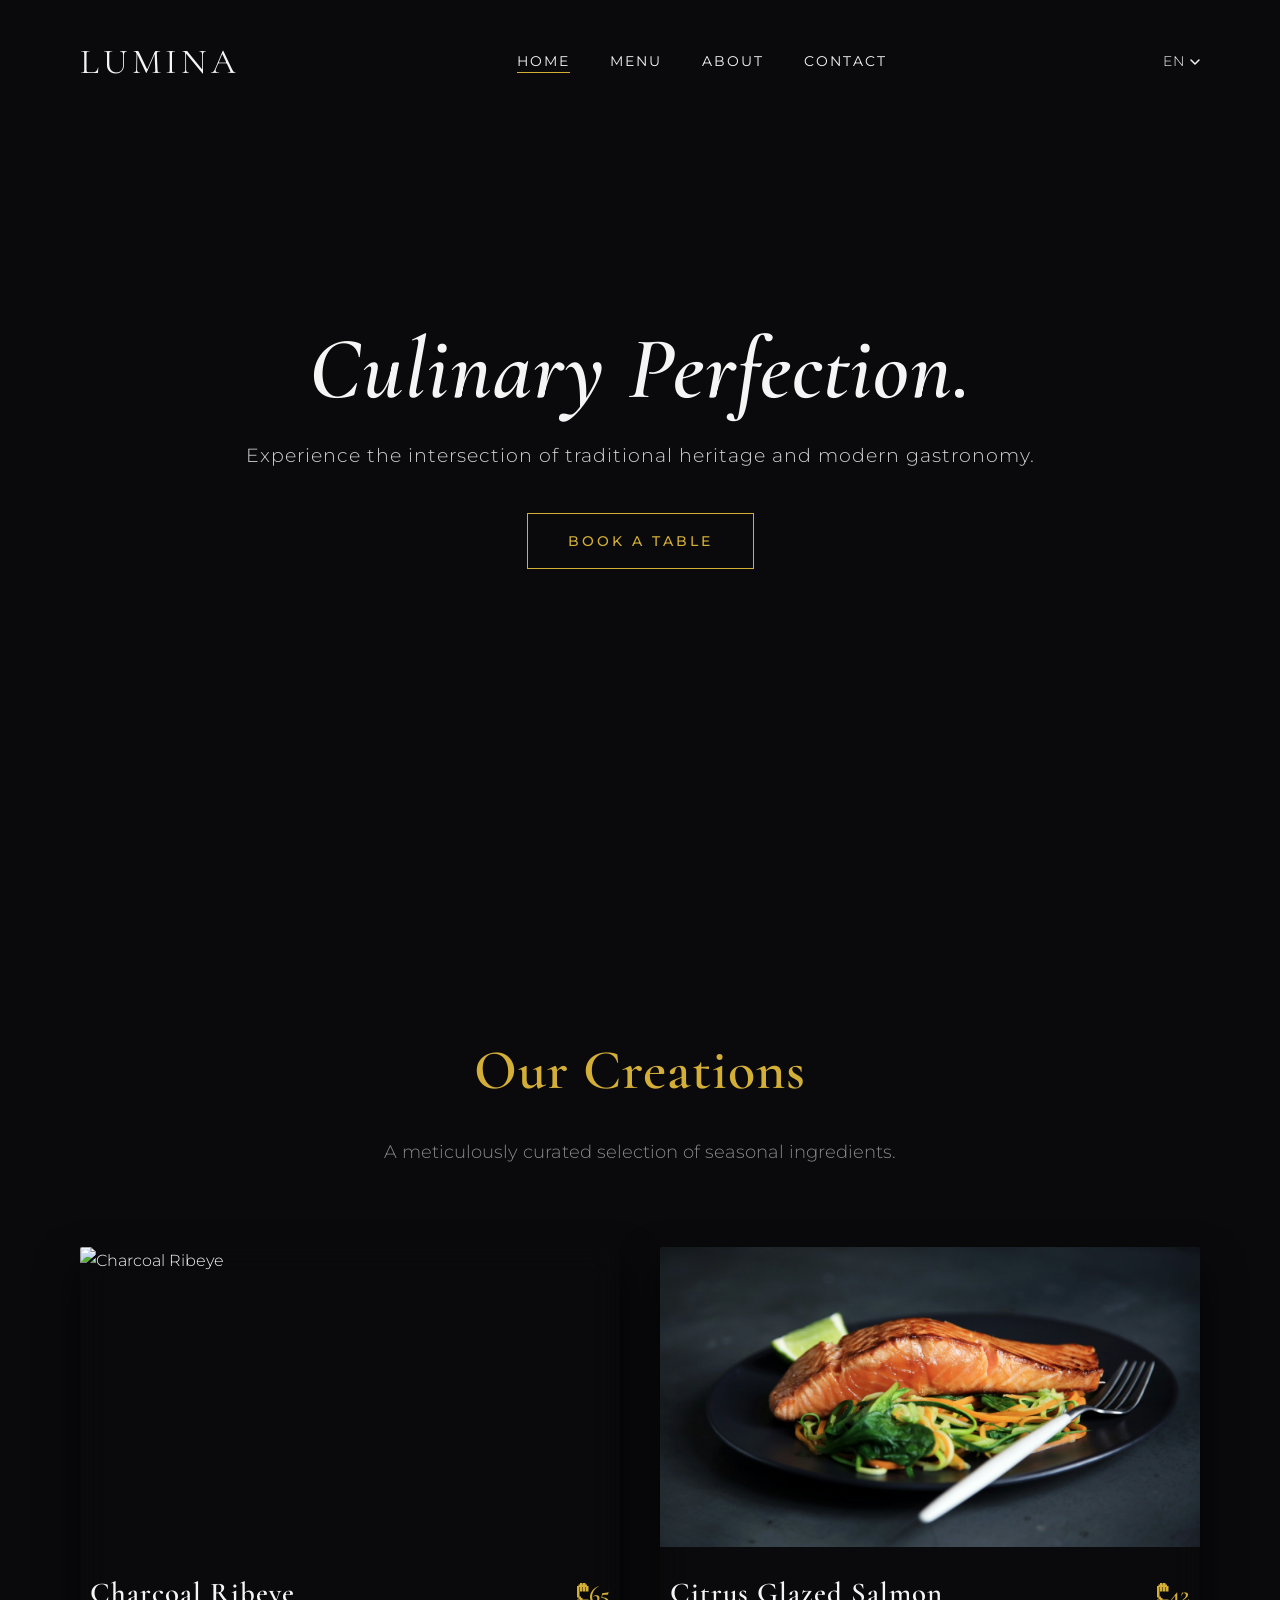
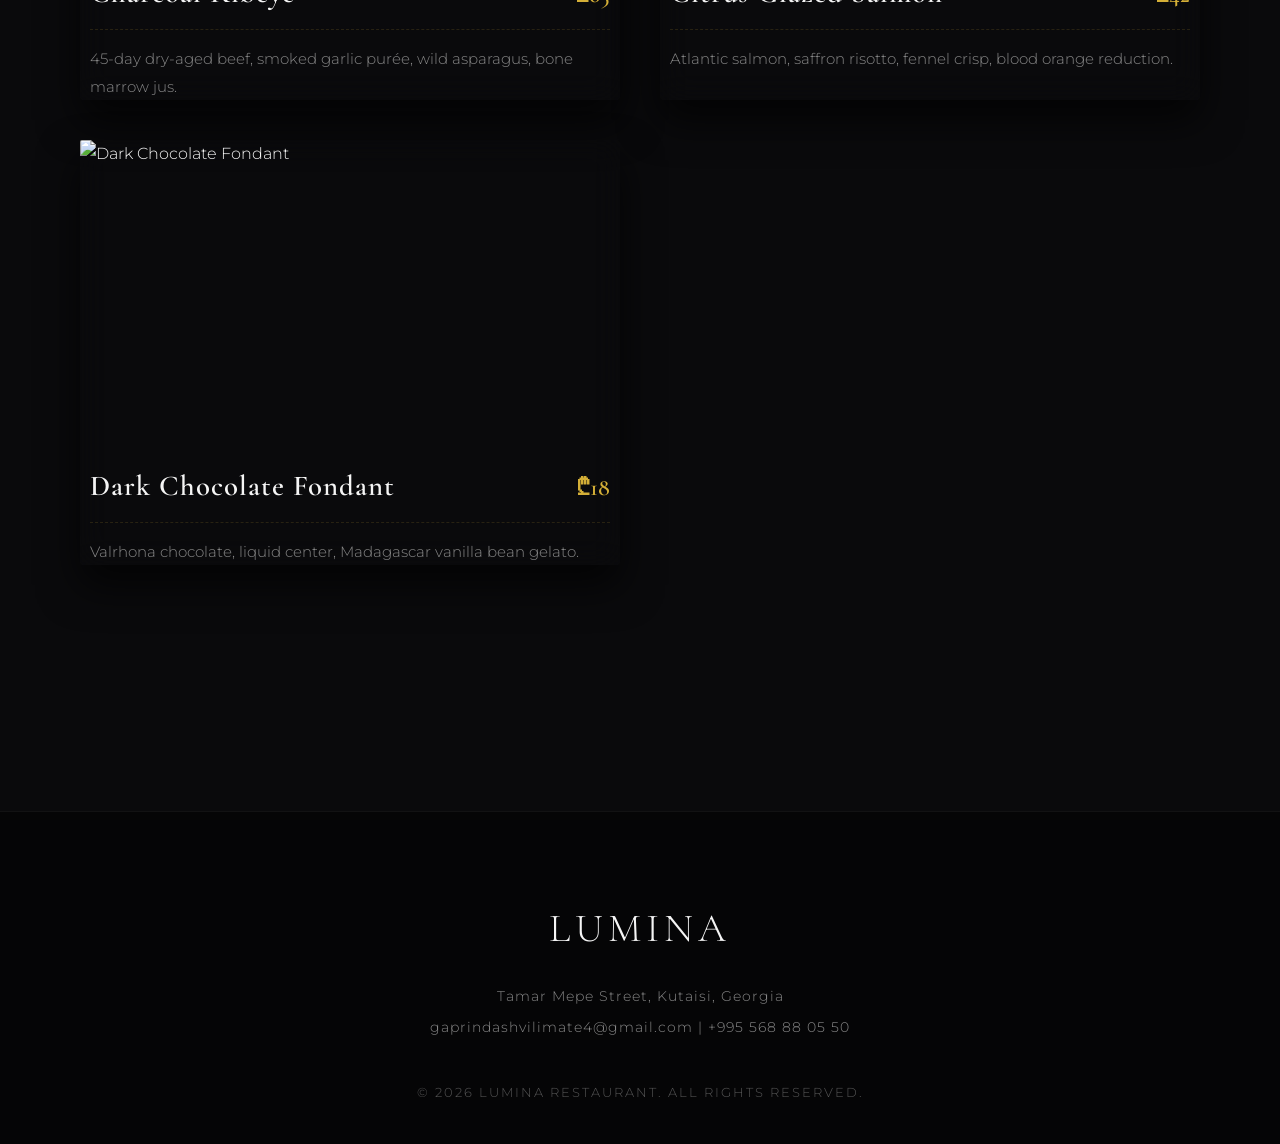
==== index.html @ 62108be8 "Initial commit of restaurant website" ====
<!DOCTYPE html>
<html lang="en">
<head>
  <meta charset="UTF-8">
  <meta name="viewport" content="width=device-width, initial-scale=1.0">
  <meta name="description" content="Lumina - A high-end fine dining experience.">
  <title>Lumina | Luxury Restaurant</title>
  <link rel="stylesheet" href="css/variables.css">
  <link rel="stylesheet" href="css/main.css">
  <link rel="stylesheet" href="css/responsive.css">
  <link rel="stylesheet" href="css/animations.css">
</head>
<body>
  <div class="page-transition-overlay">
    <div class="transition-spinner"></div>
  </div>

  <div id="navbar-placeholder"></div>

  <header class="hero">
    <div class="hero-bg" style="background-image: url('assets/images/hero/hero-bg.jpg');"></div>
    <div class="hero-overlay"></div>
    <div class="hero-content">
      <h1 data-i18n="hero_title">Culinary Perfection.</h1>
      <p data-i18n="hero_subtitle">Experience the intersection of traditional heritage and modern gastronomy.</p>
      <a href="contact.html" class="btn-primary" data-i18n="btn_reserve">Book a Table</a>
    </div>
  </header>

  <main>
    <section class="featured-menu">
      <div class="section-header reveal">
        <h2 data-i18n="menu_title">Our Creations</h2>
        <p data-i18n="menu_subtitle">A meticulously curated selection of seasonal ingredients.</p>
      </div>
      
      <div class="menu-grid reveal delay-1">
        <article class="menu-card glass-panel">
          <div class="menu-card-img-wrapper">
            <img src="assets/images/menu/ribeye.jpg" alt="Charcoal Ribeye" loading="lazy">
          </div>
          <div class="menu-card-content">
            <div class="menu-card-header">
              <h3 data-i18n="dish_4_title">Charcoal Ribeye</h3>
              <span class="menu-price">₾65</span>
            </div>
            <p class="desc" data-i18n="dish_4_desc">45-day dry-aged beef, smoked garlic purée, wild asparagus, bone marrow jus.</p>
          </div>
        </article>
        
        <article class="menu-card glass-panel">
          <div class="menu-card-img-wrapper">
            <img src="assets/images/menu/salmon.jpg" alt="Citrus Glazed Salmon" loading="lazy">
          </div>
          <div class="menu-card-content">
            <div class="menu-card-header">
              <h3 data-i18n="dish_5_title">Citrus Glazed Salmon</h3>
              <span class="menu-price">₾42</span>
            </div>
            <p class="desc" data-i18n="dish_5_desc">Atlantic salmon, saffron risotto, fennel crisp, blood orange reduction.</p>
          </div>
        </article>
        
        <article class="menu-card glass-panel">
          <div class="menu-card-img-wrapper">
            <img src="assets/images/menu/fondant.jpg" alt="Dark Chocolate Fondant" loading="lazy">
          </div>
          <div class="menu-card-content">
            <div class="menu-card-header">
              <h3 data-i18n="dish_7_title">Dark Chocolate Fondant</h3>
              <span class="menu-price">₾18</span>
            </div>
            <p class="desc" data-i18n="dish_7_desc">Valrhona chocolate, liquid center, Madagascar vanilla bean gelato.</p>
          </div>
        </article>
      </div>
      
      <div style="text-align: center; margin-top: 60px;" class="reveal delay-2">
        <a href="menu.html" class="btn-primary" data-i18n="nav_menu">View Full Menu</a>
      </div>
    </section>
  </main>

  <div id="footer-placeholder"></div>

  <script src="js/language-switcher.js"></script>
  <script src="js/animations.js"></script>
  <script src="js/main.js"></script>
</body>
</html>
---- css/variables.css ----
:root {
  --color-primary: #d4af37; /* Richer Gold */
  --color-primary-hover: #b5952f;
  --color-bg-dark: #0a0a0c; /* Deeper cinematic black */
  --color-bg-light: #121215;
  --color-text-main: #f5f5f5;
  --color-text-muted: #888888;
  
  /* Upgraded Luxury Typography */
  --font-heading: 'Cormorant Garamond', serif;
  --font-body: 'Montserrat', sans-serif;
  
  --spacing-sm: 0.5rem;
  --spacing-md: 1rem;
  --spacing-lg: 2.5rem;
  --spacing-xl: 5rem;
  
  --glass-bg: rgba(18, 18, 21, 0.4);
  --glass-border: rgba(212, 175, 55, 0.15); /* Subtle gold tint in glass borders */
  --shadow-elegant: 0 20px 40px rgba(0, 0, 0, 0.7);
  
  --transition-smooth: all 0.5s cubic-bezier(0.25, 1, 0.5, 1);
  --transition-slow: all 0.8s cubic-bezier(0.25, 1, 0.5, 1);
}
---- css/main.css ----
@import url('https://fonts.googleapis.com/css2?family=Cormorant+Garamond:ital,wght@0,400;0,600;0,700;1,400&family=Montserrat:wght@300;400;500&display=swap');

* { margin: 0; padding: 0; box-sizing: border-box; }

body {
  font-family: var(--font-body);
  background-color: var(--color-bg-dark);
  color: var(--color-text-main);
  line-height: 1.8;
  overflow-x: hidden;
  font-weight: 300;
}

h1, h2, h3, h4, h5, h6 {
  font-family: var(--font-heading);
  font-weight: 600;
  margin-bottom: var(--spacing-md);
  letter-spacing: 1px;
}

a { text-decoration: none; color: inherit; transition: var(--transition-smooth); }
ul { list-style: none; }

/* Global Page Transition Overlay */
.page-transition-overlay {
  position: fixed;
  top: 0;
  left: 0;
  width: 100vw;
  height: 100vh;
  background-color: var(--color-bg-dark);
  z-index: 9999;
  display: flex;
  justify-content: center;
  align-items: center;
  transition: opacity 0.8s ease-in-out;
  pointer-events: none;
}
.page-transition-overlay.fade-out { opacity: 0; }
.transition-spinner {
  width: 40px; height: 40px;
  border: 1px solid var(--glass-border);
  border-top: 1px solid var(--color-primary);
  border-radius: 50%;
  animation: spin 1s linear infinite;
}
@keyframes spin { 100% { transform: rotate(360deg); } }

/* Glassmorphism Components */
.glass-panel {
  background: var(--glass-bg);
  backdrop-filter: blur(15px);
  -webkit-backdrop-filter: blur(15px);
  border: 1px solid var(--glass-border);
  border-radius: 2px; /* Sharper edges for modern luxury */
  box-shadow: var(--shadow-elegant);
}

/* Buttons */
.btn-primary {
  display: inline-block;
  padding: 15px 40px;
  background-color: transparent;
  color: var(--color-primary);
  font-family: var(--font-body);
  font-size: 0.85rem;
  font-weight: 500;
  text-transform: uppercase;
  letter-spacing: 3px;
  border: 1px solid var(--color-primary);
  transition: var(--transition-smooth);
  cursor: pointer;
  position: relative;
  overflow: hidden;
}
.btn-primary::before {
  content: '';
  position: absolute; top: 0; left: 0; width: 100%; height: 100%;
  background: var(--color-primary);
  z-index: -1;
  transform: scaleY(0);
  transform-origin: bottom;
  transition: transform 0.5s cubic-bezier(0.25, 1, 0.5, 1);
}
.btn-primary:hover { color: var(--color-bg-dark); }
.btn-primary:hover::before { transform: scaleY(1); }

/* Navbar Component Styles */
.navbar {
  position: fixed; top: 0; width: 100%;
  padding: 30px var(--spacing-xl);
  display: flex; justify-content: space-between; align-items: center;
  z-index: 1000; transition: var(--transition-smooth);
}
.navbar.scrolled {
  background: rgba(10, 10, 12, 0.85);
  backdrop-filter: blur(20px);
  padding: 15px var(--spacing-xl);
  border-bottom: 1px solid rgba(255,255,255,0.05);
}
.nav-brand h2 { margin: 0; font-size: 2.2rem; letter-spacing: 4px; color: var(--color-text-main); font-weight: 400; }
.nav-links { display: flex; gap: var(--spacing-lg); }
.nav-links a { font-size: 0.85rem; text-transform: uppercase; letter-spacing: 2px; font-weight: 400; position: relative; }
.nav-links a::after {
  content: ''; position: absolute; width: 0; height: 1px;
  bottom: -4px; left: 0; background-color: var(--color-primary);
  transition: var(--transition-smooth);
}
.nav-links a:hover::after, .nav-links a.active::after { width: 100%; }

.nav-controls { display: flex; align-items: center; gap: 30px; }

/* Modern Custom Language Switcher */
.custom-lang-switcher { position: relative; cursor: pointer; font-size: 0.85rem; letter-spacing: 1px; text-transform: uppercase; }
.lang-current { display: flex; align-items: center; gap: 5px; transition: var(--transition-smooth); }
.lang-current:hover { color: var(--color-primary); }
.lang-dropdown {
  position: absolute; top: 150%; right: 0;
  background: var(--color-bg-light); border: 1px solid var(--glass-border);
  padding: 10px 0; min-width: 120px; opacity: 0; visibility: hidden;
  transform: translateY(-10px); transition: var(--transition-smooth);
  box-shadow: var(--shadow-elegant); border-radius: 2px;
}
.custom-lang-switcher.open .lang-dropdown { opacity: 1; visibility: visible; transform: translateY(0); }
.lang-dropdown li { padding: 10px 20px; transition: var(--transition-smooth); color: var(--color-text-muted); }
.lang-dropdown li:hover { color: var(--color-text-main); background: rgba(255,255,255,0.05); }

.hamburger { display: none; cursor: pointer; flex-direction: column; gap: 6px; }
.hamburger span { width: 30px; height: 1px; background: var(--color-text-main); transition: var(--transition-smooth); }

/* Hero Section */
.hero {
  height: 100vh; position: relative; display: flex;
  align-items: center; justify-content: center; text-align: center;
  overflow: hidden;
}
.hero-bg {
  position: absolute; inset: -5%; /* Prevent edge showing during pan */
  background: url('https://images.unsplash.com/photo-1514362545857-3bc16c4c7d1b?auto=format&fit=crop&w=1920&q=80') center/cover no-repeat;
  animation: kenBurns 25s infinite alternate linear;
  z-index: 0;
}
.hero-overlay {
  position: absolute; inset: 0;
  background: linear-gradient(180deg, rgba(10,10,12,0.6) 0%, rgba(10,10,12,0.4) 50%, rgba(10,10,12,0.95) 100%);
  z-index: 1;
}
.hero-content { position: relative; z-index: 2; max-width: 900px; padding: var(--spacing-lg); }
.hero-content h1 { font-size: 5.5rem; color: var(--color-text-main); margin-bottom: 20px; line-height: 1.1; font-style: italic; }
.hero-content p { font-size: 1.2rem; color: #d0d0d0; margin-bottom: 40px; letter-spacing: 1px; }

/* Sections */
section { padding: 120px var(--spacing-xl); position: relative; }
.section-header { text-align: center; margin-bottom: 80px; }
.section-header h2 { font-size: 3.5rem; color: var(--color-primary); margin-bottom: 15px; }
.section-header p { font-size: 1.1rem; color: var(--color-text-muted); max-width: 600px; margin: 0 auto; }

/* Menu Grid */
.menu-grid {
  display: grid;
  grid-template-columns: repeat(auto-fill, minmax(350px, 1fr));
  gap: 40px;
}
.menu-card {
  padding: 0; text-align: left; overflow: hidden;
  transition: var(--transition-slow); background: transparent; border: none;
}
.menu-card-img-wrapper { overflow: hidden; height: 300px; margin-bottom: 20px; position: relative; }
.menu-card img {
  width: 100%; height: 100%; object-fit: cover;
  transition: transform 0.8s cubic-bezier(0.25, 1, 0.5, 1);
}
.menu-card:hover img { transform: scale(1.08); }
.menu-card-content { padding: 0 10px; }
.menu-card-header { display: flex; justify-content: space-between; align-items: baseline; border-bottom: 1px dashed var(--glass-border); padding-bottom: 10px; margin-bottom: 15px; }
.menu-card h3 { font-size: 1.8rem; margin: 0; color: var(--color-text-main); }
.menu-price { color: var(--color-primary); font-family: var(--font-heading); font-size: 1.5rem; font-weight: 600; }
.desc { color: var(--color-text-muted); font-size: 0.95rem; }

/* Footer */
.footer {
  padding: 80px var(--spacing-xl) 40px;
  text-align: center; background-color: #050506; border-top: 1px solid rgba(255,255,255,0.05);
}
.footer-logo { font-family: var(--font-heading); font-size: 2.5rem; color: var(--color-text-main); letter-spacing: 5px; margin-bottom: 20px; }

/* About Gallery Styling */
.about-gallery {
    display: flex;
    gap: 20px;
    padding: 40px 20px;
    justify-content: center;
    flex-wrap: wrap;
}

.about-img-wrapper {
    flex: 1;
    min-width: 300px;
    max-width: 500px;
    overflow: hidden;
    border-radius: 12px;
    box-shadow: 0 10px 30px rgba(0,0,0,0.5);
}

.about-img-wrapper img {
    width: 100%;
    height: 100%;
    object-fit: cover; /* Ensures images fill the box perfectly */
    transition: transform 0.5s ease;
}

.about-img-wrapper img:hover {
    transform: scale(1.05);
}
/* About Section Layout */
.about-section {
    padding: 40px 5%; /* Reduced padding for better flow */
    background-color: var(--color-bg-dark, #0a0a0c);
}

.about-container {
    display: flex;
    align-items: flex-start; /* Aligns content to the top */
    gap: 40px; 
    max-width: 1100px;
    margin: 0 auto;
}

.about-text { 
    flex: 1; 
    color: #ccc;
}

.about-text h2 {
    color: var(--color-primary, #d4af37);
    margin-bottom: 25px;
    font-size: 2rem;
}

/* Larger, more luxurious text */
.about-text p {
    font-size: 1.25rem; 
    line-height: 1.9;
    margin-bottom: 20px;
}

.about-img-wrapper { 
    flex: 1; 
    border-radius: 12px; 
    overflow: hidden; 
    box-shadow: 0 15px 35px rgba(0,0,0,0.5);
}

.about-img-wrapper img {
    width: 100%;
    height: 450px; /* Increased height to balance with longer text */
    object-fit: cover;
    transition: transform 0.6s cubic-bezier(0.2, 1, 0.3, 1);
}

.about-img-wrapper img:hover {
    transform: scale(1.05);
}

/* Flips the layout for the chef section */
.alt-layout .about-container { 
    flex-direction: row-reverse; 
}

/* Mobile: Stack everything */
@media (max-width: 768px) {
    .about-container { 
        flex-direction: column !important; 
        text-align: center; 
        gap: 30px; 
    }
    .about-section { 
        padding: 40px 5%; 
    }
    .about-img-wrapper img {
        height: 300px; /* Shorter on mobile to keep things compact */
    }
}

/* Styling for About Us titles */
.about-section h2 {
    font-family: var(--font-heading); /* Keeps your consistent font */
    font-weight: 700;                 /* Makes it bold */
    text-transform: uppercase;        /* Adds elegance and structure */
    letter-spacing: 2px;              /* Gives the letters room to breathe */
    color: var(--color-primary);      /* Uses your brand's primary color */
    margin-bottom: 20px;
    border-bottom: 1px solid var(--color-primary); /* Adds a subtle decorative line */
    display: inline-block;            /* Keeps the line tight under the text */
    padding-bottom: 5px;
}
---- css/responsive.css ----
@media (max-width: 1200px) {
  .hero-content h1 { font-size: 4.5rem; }
  section { padding: 100px var(--spacing-lg); }
  .about-images-grid { gap: 15px; }
}

@media (max-width: 900px) {
  .navbar { padding: 20px var(--spacing-lg); }
  .nav-links {
    position: fixed; top: 0; right: -100%; width: 100vw; height: 100vh;
    background: rgba(10, 10, 12, 0.98); backdrop-filter: blur(20px);
    flex-direction: column; align-items: center; justify-content: center; gap: 40px;
    transition: right 0.6s cubic-bezier(0.25, 1, 0.5, 1); z-index: -1;
  }
  .nav-links.active { right: 0; }
  .nav-links a { font-size: 1.5rem; }
  .hamburger { display: flex; z-index: 10; }
  .hamburger.active span:nth-child(1) { transform: translateY(7px) rotate(45deg); }
  .hamburger.active span:nth-child(2) { opacity: 0; }
  .hamburger.active span:nth-child(3) { transform: translateY(-7px) rotate(-45deg); }
  
  .hero-content h1 { font-size: 3.5rem; }
  
  .about-layout { grid-template-columns: 1fr; gap: 60px; }
  .contact-layout { grid-template-columns: 1fr; gap: 50px; }
}

@media (max-width: 600px) {
  section { padding: 80px var(--spacing-md); }
  .hero-content h1 { font-size: 2.8rem; }
  .hero-content p { font-size: 1rem; }
  .section-header h2 { font-size: 2.5rem; }
  .menu-grid { grid-template-columns: 1fr; }
  .about-images-grid { grid-template-columns: 1fr; }
}
---- css/animations.css ----
@keyframes kenBurns {
  0% { transform: scale(1) translate(0, 0); }
  100% { transform: scale(1.1) translate(-1%, -1%); }
}

/* Scroll Reveal Utilities */
.reveal {
  opacity: 0;
  transform: translateY(40px);
  transition: opacity 1s cubic-bezier(0.25, 1, 0.5, 1), transform 1s cubic-bezier(0.25, 1, 0.5, 1);
}
.reveal.active { opacity: 1; transform: translateY(0); }
.reveal.delay-1 { transition-delay: 0.2s; }
.reveal.delay-2 { transition-delay: 0.4s; }

/* Staggered load for Hero */
@keyframes fadeUpIn {
  from { opacity: 0; transform: translateY(30px); }
  to { opacity: 1; transform: translateY(0); }
}

.hero-content h1 { opacity: 0; animation: fadeUpIn 1.2s cubic-bezier(0.25, 1, 0.5, 1) 0.5s forwards; }
.hero-content p { opacity: 0; animation: fadeUpIn 1.2s cubic-bezier(0.25, 1, 0.5, 1) 0.8s forwards; }
.hero-content .btn-primary { opacity: 0; animation: fadeUpIn 1.2s cubic-bezier(0.25, 1, 0.5, 1) 1.1s forwards; }
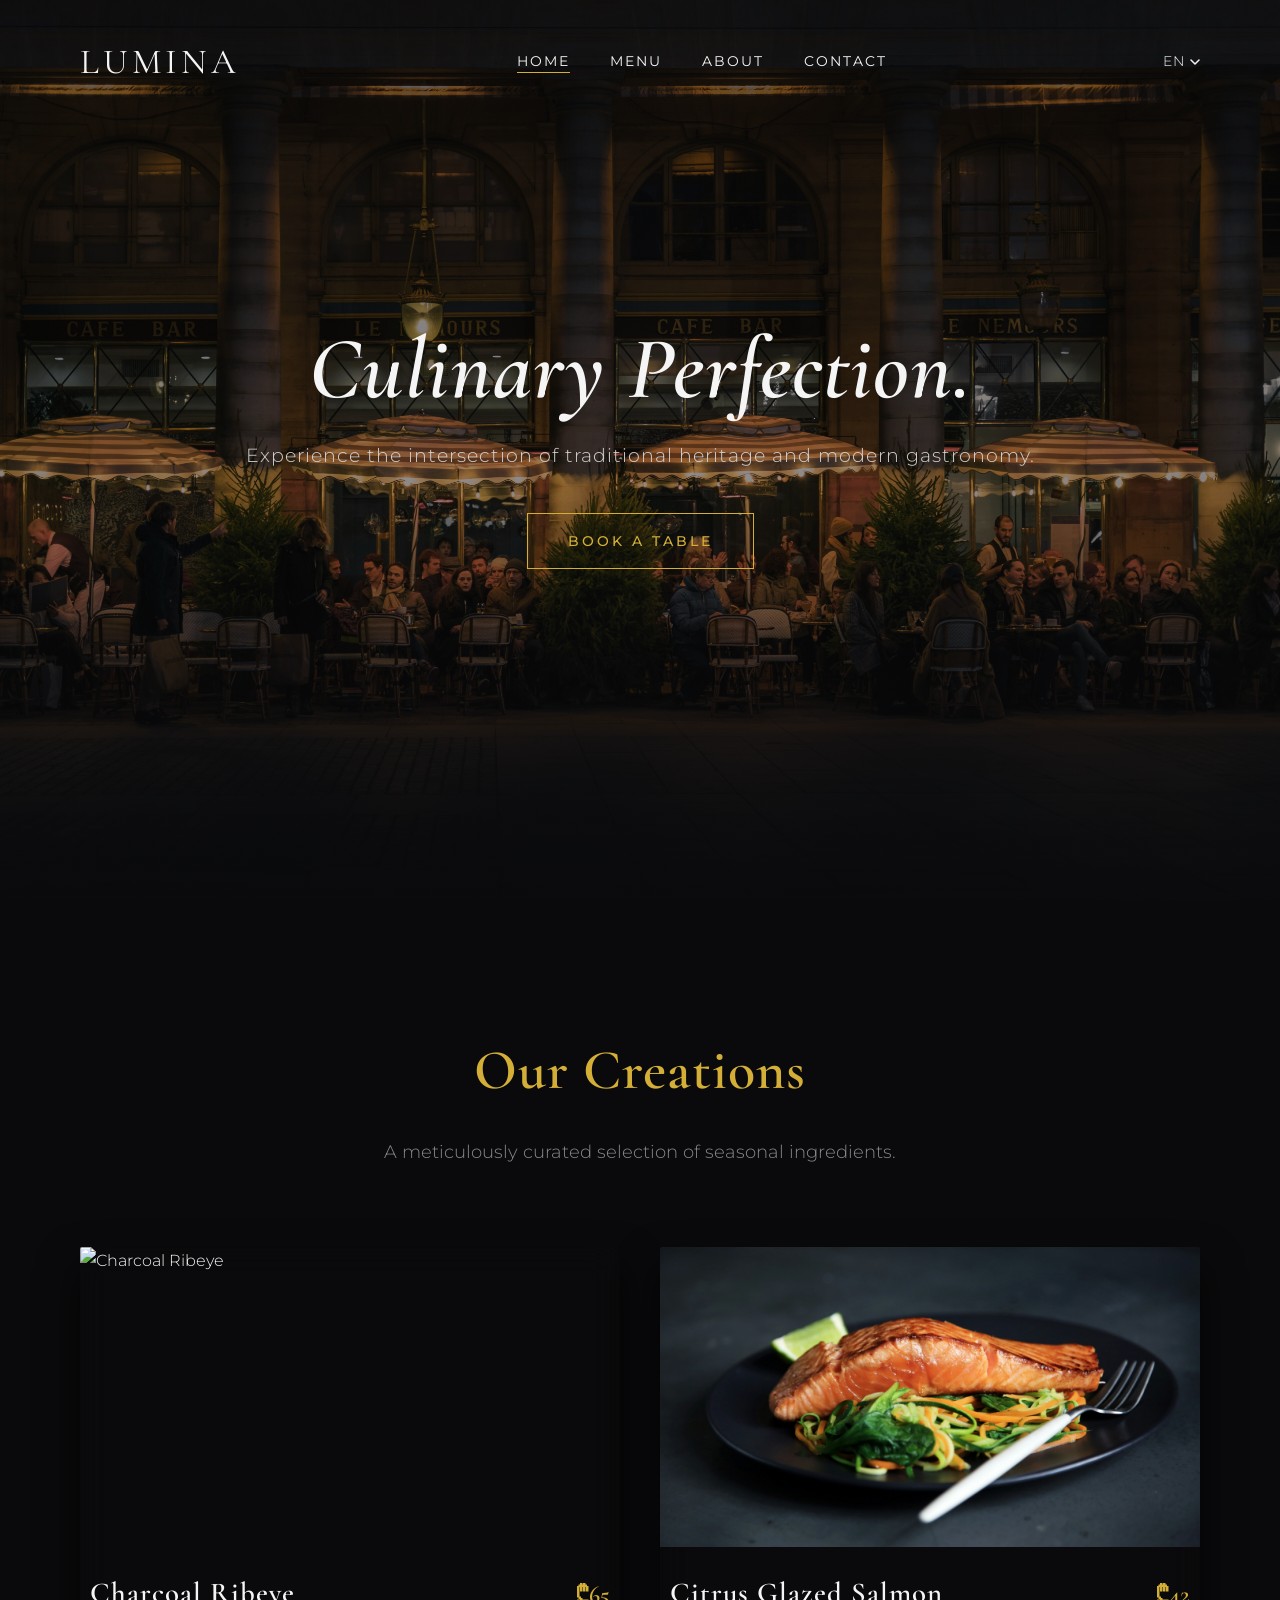
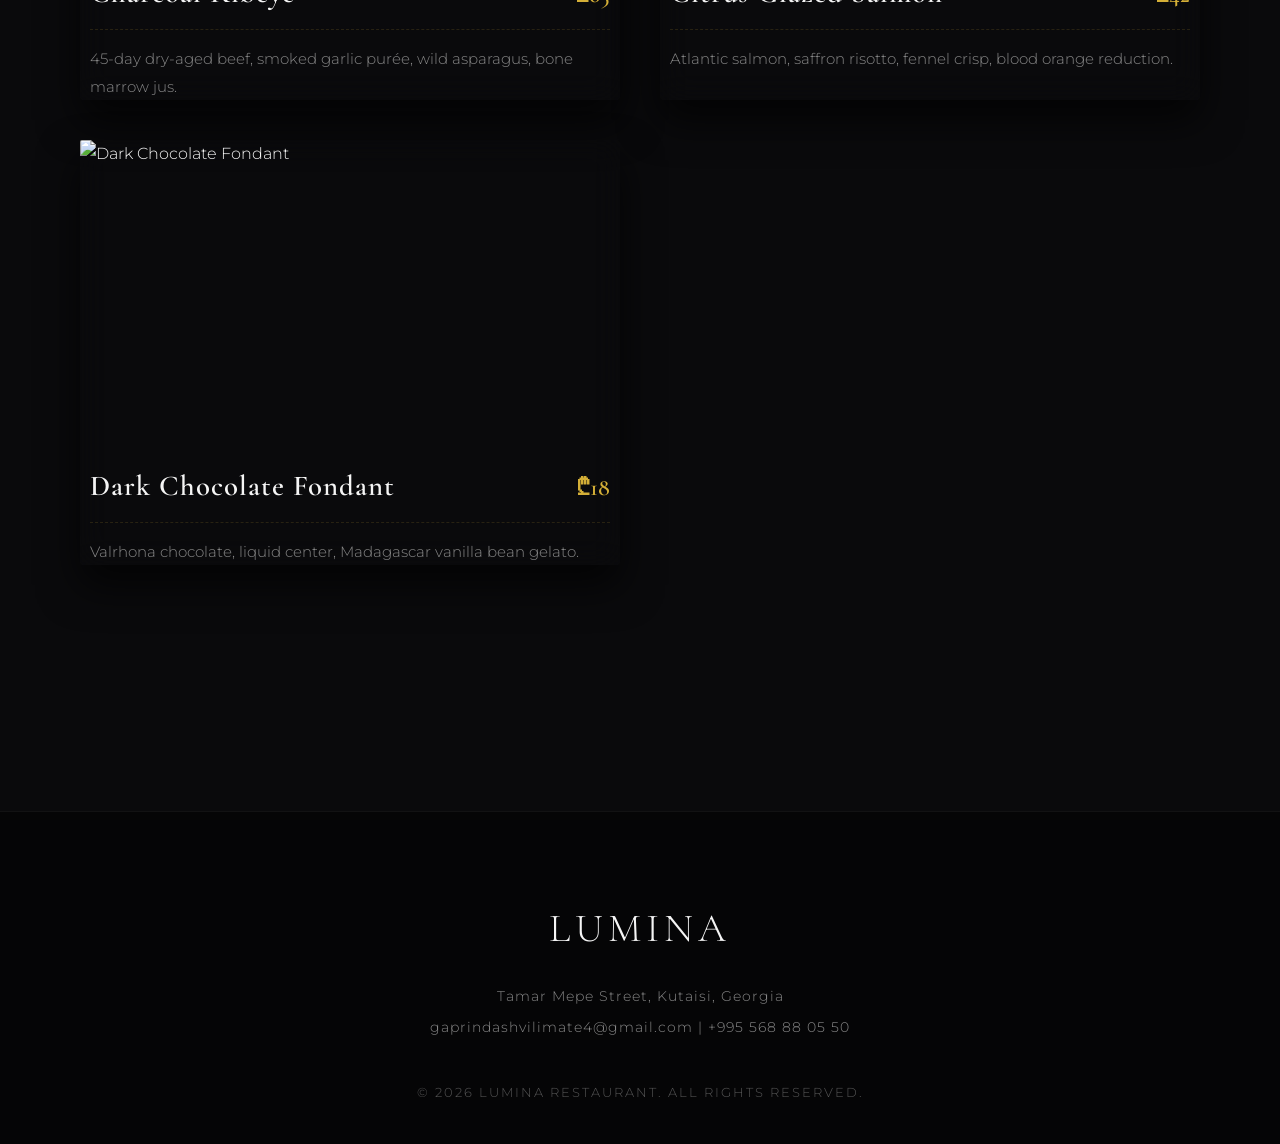
==== commit 9a8618eb: "feat: make hero title gold to match theme" ====
--- a/index.html
+++ b/index.html
@@ -11,9 +11,7 @@
   <link rel="stylesheet" href="css/animations.css">
 </head>
 <body>
-  <div class="page-transition-overlay">
-    <div class="transition-spinner"></div>
-  </div>
+
 
   <div id="navbar-placeholder"></div>
 
@@ -21,7 +19,7 @@
     <div class="hero-bg" style="background-image: url('assets/images/hero/hero-bg.jpg');"></div>
     <div class="hero-overlay"></div>
     <div class="hero-content">
-      <h1 data-i18n="hero_title">Culinary Perfection.</h1>
+      <h1 class="gold-heading" data-i18n="hero_title">Culinary Perfection.</h1>
       <p data-i18n="hero_subtitle">Experience the intersection of traditional heritage and modern gastronomy.</p>
       <a href="contact.html" class="btn-primary" data-i18n="btn_reserve">Book a Table</a>
     </div>
--- a/css/main.css
+++ b/css/main.css
@@ -177,50 +177,30 @@
 .menu-price { color: var(--color-primary); font-family: var(--font-heading); font-size: 1.5rem; font-weight: 600; }
 .desc { color: var(--color-text-muted); font-size: 0.95rem; }
 
-/* Footer */
+/* --- Footer --- */
 .footer {
-  padding: 80px var(--spacing-xl) 40px;
-  text-align: center; background-color: #050506; border-top: 1px solid rgba(255,255,255,0.05);
-}
-.footer-logo { font-family: var(--font-heading); font-size: 2.5rem; color: var(--color-text-main); letter-spacing: 5px; margin-bottom: 20px; }
-
-/* About Gallery Styling */
-.about-gallery {
-    display: flex;
-    gap: 20px;
-    padding: 40px 20px;
-    justify-content: center;
-    flex-wrap: wrap;
-}
-
-.about-img-wrapper {
-    flex: 1;
-    min-width: 300px;
-    max-width: 500px;
-    overflow: hidden;
-    border-radius: 12px;
-    box-shadow: 0 10px 30px rgba(0,0,0,0.5);
-}
-
-.about-img-wrapper img {
-    width: 100%;
-    height: 100%;
-    object-fit: cover; /* Ensures images fill the box perfectly */
-    transition: transform 0.5s ease;
-}
-
-.about-img-wrapper img:hover {
-    transform: scale(1.05);
-}
-/* About Section Layout */
+    padding: 80px var(--spacing-xl) 40px;
+    text-align: center; 
+    background-color: #050506; 
+    border-top: 1px solid rgba(255,255,255,0.05);
+}
+.footer-logo { 
+    font-family: var(--font-heading); 
+    font-size: 2.5rem; 
+    color: var(--color-text-main); 
+    letter-spacing: 5px; 
+    margin-bottom: 20px; 
+}
+
+/* --- About Section & Gallery Layout --- */
 .about-section {
-    padding: 40px 5%; /* Reduced padding for better flow */
+    padding: 40px 5%;
     background-color: var(--color-bg-dark, #0a0a0c);
 }
 
 .about-container {
     display: flex;
-    align-items: flex-start; /* Aligns content to the top */
+    align-items: flex-start;
     gap: 40px; 
     max-width: 1100px;
     margin: 0 auto;
@@ -232,12 +212,18 @@
 }
 
 .about-text h2 {
+    font-family: var(--font-heading);
+    font-weight: 700;
+    text-transform: uppercase;
+    letter-spacing: 2px;
     color: var(--color-primary, #d4af37);
     margin-bottom: 25px;
     font-size: 2rem;
-}
-
-/* Larger, more luxurious text */
+    border-bottom: 1px solid var(--color-primary);
+    display: inline-block;
+    padding-bottom: 5px;
+}
+
 .about-text p {
     font-size: 1.25rem; 
     line-height: 1.9;
@@ -253,8 +239,9 @@
 
 .about-img-wrapper img {
     width: 100%;
-    height: 450px; /* Increased height to balance with longer text */
+    height: 450px;
     object-fit: cover;
+    display: block;
     transition: transform 0.6s cubic-bezier(0.2, 1, 0.3, 1);
 }
 
@@ -262,36 +249,40 @@
     transform: scale(1.05);
 }
 
-/* Flips the layout for the chef section */
 .alt-layout .about-container { 
     flex-direction: row-reverse; 
 }
 
-/* Mobile: Stack everything */
+/* --- Contact Page Specific Fixes --- */
+.contact-image-wrapper img {
+    width: 100%;
+    height: 400px;
+    object-fit: cover;
+}
+
+.map-container iframe {
+    display: block;
+}
+
+/* --- Mobile Responsiveness (Stacked Layouts) --- */
 @media (max-width: 768px) {
-    .about-container { 
+    .about-container, 
+    .contact-container { 
         flex-direction: column !important; 
         text-align: center; 
         gap: 30px; 
     }
-    .about-section { 
-        padding: 40px 5%; 
-    }
-    .about-img-wrapper img {
-        height: 300px; /* Shorter on mobile to keep things compact */
-    }
-}
-
-/* Styling for About Us titles */
-.about-section h2 {
-    font-family: var(--font-heading); /* Keeps your consistent font */
-    font-weight: 700;                 /* Makes it bold */
-    text-transform: uppercase;        /* Adds elegance and structure */
-    letter-spacing: 2px;              /* Gives the letters room to breathe */
-    color: var(--color-primary);      /* Uses your brand's primary color */
-    margin-bottom: 20px;
-    border-bottom: 1px solid var(--color-primary); /* Adds a subtle decorative line */
-    display: inline-block;            /* Keeps the line tight under the text */
-    padding-bottom: 5px;
-}
-
+    
+    .about-img-wrapper img,
+    .contact-image-wrapper img {
+        height: 300px !important;
+    }
+    
+    .map-container iframe {
+        height: 300px !important;
+    }
+
+    .about-text h2 {
+        font-size: 1.5rem;
+    }
+}
--- a/css/responsive.css
+++ b/css/responsive.css
@@ -1,3 +1,7 @@
+/* ==========================================================================
+   Lumina Restaurant — Complete Responsive Design Stylesheet
+   ========================================================================== */
+
 @media (max-width: 1200px) {
   .hero-content h1 { font-size: 4.5rem; }
   section { padding: 100px var(--spacing-lg); }
@@ -6,20 +10,51 @@
 
 @media (max-width: 900px) {
   .navbar { padding: 20px var(--spacing-lg); }
+  
   .nav-links {
-    position: fixed; top: 0; right: -100%; width: 100vw; height: 100vh;
-    background: rgba(10, 10, 12, 0.98); backdrop-filter: blur(20px);
-    flex-direction: column; align-items: center; justify-content: center; gap: 40px;
-    transition: right 0.6s cubic-bezier(0.25, 1, 0.5, 1); z-index: -1;
+    position: fixed; 
+    top: 0; 
+    right: -100%; 
+    width: 100vw; 
+    height: 100vh;
+    background: rgba(10, 10, 12, 0.98); 
+    backdrop-filter: blur(20px);
+    -webkit-backdrop-filter: blur(20px);
+    flex-direction: column; 
+    align-items: center; 
+    justify-content: center; 
+    gap: 40px;
+    transition: right 0.6s cubic-bezier(0.25, 1, 0.5, 1); 
+    z-index: -1;
   }
+  
   .nav-links.active { right: 0; }
   .nav-links a { font-size: 1.5rem; }
+  
   .hamburger { display: flex; z-index: 10; }
   .hamburger.active span:nth-child(1) { transform: translateY(7px) rotate(45deg); }
   .hamburger.active span:nth-child(2) { opacity: 0; }
   .hamburger.active span:nth-child(3) { transform: translateY(-7px) rotate(-45deg); }
   
-  .hero-content h1 { font-size: 3.5rem; }
+  /* Text overflow protection for intermediate screen sizes */
+  .hero-content h1 { 
+    font-size: clamp(2.5rem, 6vw, 3.5rem); 
+    word-wrap: break-word;
+    overflow-wrap: break-word;
+  }
+  
+  .contact-info h1 {
+    font-size: clamp(2.2rem, 5vw, 3rem) !important;
+    word-wrap: break-word;
+    overflow-wrap: break-word;
+  }
+
+  .section-header h2 {
+    font-size: clamp(2.2rem, 6vw, 3rem) !important;
+    word-wrap: break-word;
+    overflow-wrap: break-word;
+    max-width: 100%;
+  }
   
   .about-layout { grid-template-columns: 1fr; gap: 60px; }
   .contact-layout { grid-template-columns: 1fr; gap: 50px; }
@@ -27,9 +62,91 @@
 
 @media (max-width: 600px) {
   section { padding: 80px var(--spacing-md); }
-  .hero-content h1 { font-size: 2.8rem; }
+  
+  /* Fluid text sizing to fit exceptionally long words down gracefully */
+  .hero-content h1 { 
+    font-size: clamp(1.8rem, 8vw, 2.8rem); 
+    line-height: 1.2;
+    letter-spacing: normal;
+    word-wrap: break-word;
+    overflow-wrap: break-word;
+  }
+  
   .hero-content p { font-size: 1rem; }
-  .section-header h2 { font-size: 2.5rem; }
+  
+  /* Critical fix for Menu Section title layout sizing */
+  .section-header h2 { 
+    font-size: clamp(1.6rem, 7.5vw, 2.3rem) !important; 
+    line-height: 1.2 !important;
+    word-wrap: break-word !important;
+    overflow-wrap: break-word !important;
+    text-align: center !important;
+    max-width: 100% !important;
+    display: block !important;
+    margin-left: auto !important;
+    margin-right: auto !important;
+  }
+  
+  /* Fixing heading layout sizing on Contact page */
+  .contact-info h1 {
+    font-size: clamp(1.8rem, 7vw, 2.4rem) !important;
+    line-height: 1.2;
+    letter-spacing: normal;
+    word-wrap: break-word;
+    overflow-wrap: break-word;
+    width: 100%;
+  }
+  
   .menu-grid { grid-template-columns: 1fr; }
   .about-images-grid { grid-template-columns: 1fr; }
+}
+
+/* ==========================================================================
+   Language Specific Overrides — Targets the Georgian Alphabet Layout
+   ========================================================================== */
+
+html[lang="ka"] h1,
+html[lang="ka"] h2,
+html[lang="ka"] h3,
+html[lang="ka"] .hero-content h1,
+html[lang="ka"] .contact-info h1,
+html[lang="ka"] .section-header h2 {
+  letter-spacing: 0px !important; /* Prevents letter tracking layout separations with Georgian glyphs */
+  word-wrap: break-word !important;
+  overflow-wrap: break-word !important;
+}
+
+/* Tighter layout configurations handling raw Mkhedruli character string lengths */
+@media (max-width: 900px) {
+  html[lang="ka"] .hero-content h1 { font-size: 2.8rem; }
+  html[lang="ka"] .contact-info h1 { font-size: 2.5rem !important; }
+  html[lang="ka"] .section-header h2 { font-size: 2.4rem !important; }
+}
+
+@media (max-width: 600px) {
+  html[lang="ka"] .hero-content h1 { font-size: 2.1rem; }
+  html[lang="ka"] .contact-info h1 { font-size: 1.9rem !important; }
+  html[lang="ka"] .section-header h2 { font-size: 1.85rem !important; }
+}
+
+/* --- Critical Fix for the Main Menu Title on Mobile --- */
+@media (max-width: 768px) {
+  h1[data-i18n="menu_title"] {
+    font-size: clamp(1.8rem, 8vw, 2.5rem) !important;
+    text-align: center !important;
+    width: 100% !important;
+    max-width: 100vw !important; /* Prevents it from ever pushing past the screen edge */
+    word-wrap: break-word !important;
+    overflow-wrap: break-word !important;
+    margin-left: auto !important;
+    margin-right: auto !important;
+    display: block !important;
+  }
+  
+  /* Make the Georgian version specifically smaller to fit the long word perfectly */
+  html[lang="ka"] h1[data-i18n="menu_title"] {
+    font-size: clamp(1.5rem, 7.5vw, 2rem) !important; 
+    letter-spacing: 0 !important;
+    line-height: 1.2 !important;
+  }
 }
--- a/css/animations.css
+++ b/css/animations.css
@@ -6,12 +6,14 @@
 /* Scroll Reveal Utilities */
 .reveal {
   opacity: 0;
-  transform: translateY(40px);
-  transition: opacity 1s cubic-bezier(0.25, 1, 0.5, 1), transform 1s cubic-bezier(0.25, 1, 0.5, 1);
+  transform: translateY(30px); /* Slightly shorter travel distance */
+  /* Sped up from 1s to 0.4s */
+  transition: opacity 0.4s cubic-bezier(0.25, 1, 0.5, 1), transform 0.4s cubic-bezier(0.25, 1, 0.5, 1);
 }
 .reveal.active { opacity: 1; transform: translateY(0); }
-.reveal.delay-1 { transition-delay: 0.2s; }
-.reveal.delay-2 { transition-delay: 0.4s; }
+/* Sped up the staggered delays */
+.reveal.delay-1 { transition-delay: 0.1s; } 
+.reveal.delay-2 { transition-delay: 0.2s; }
 
 /* Staggered load for Hero */
 @keyframes fadeUpIn {
